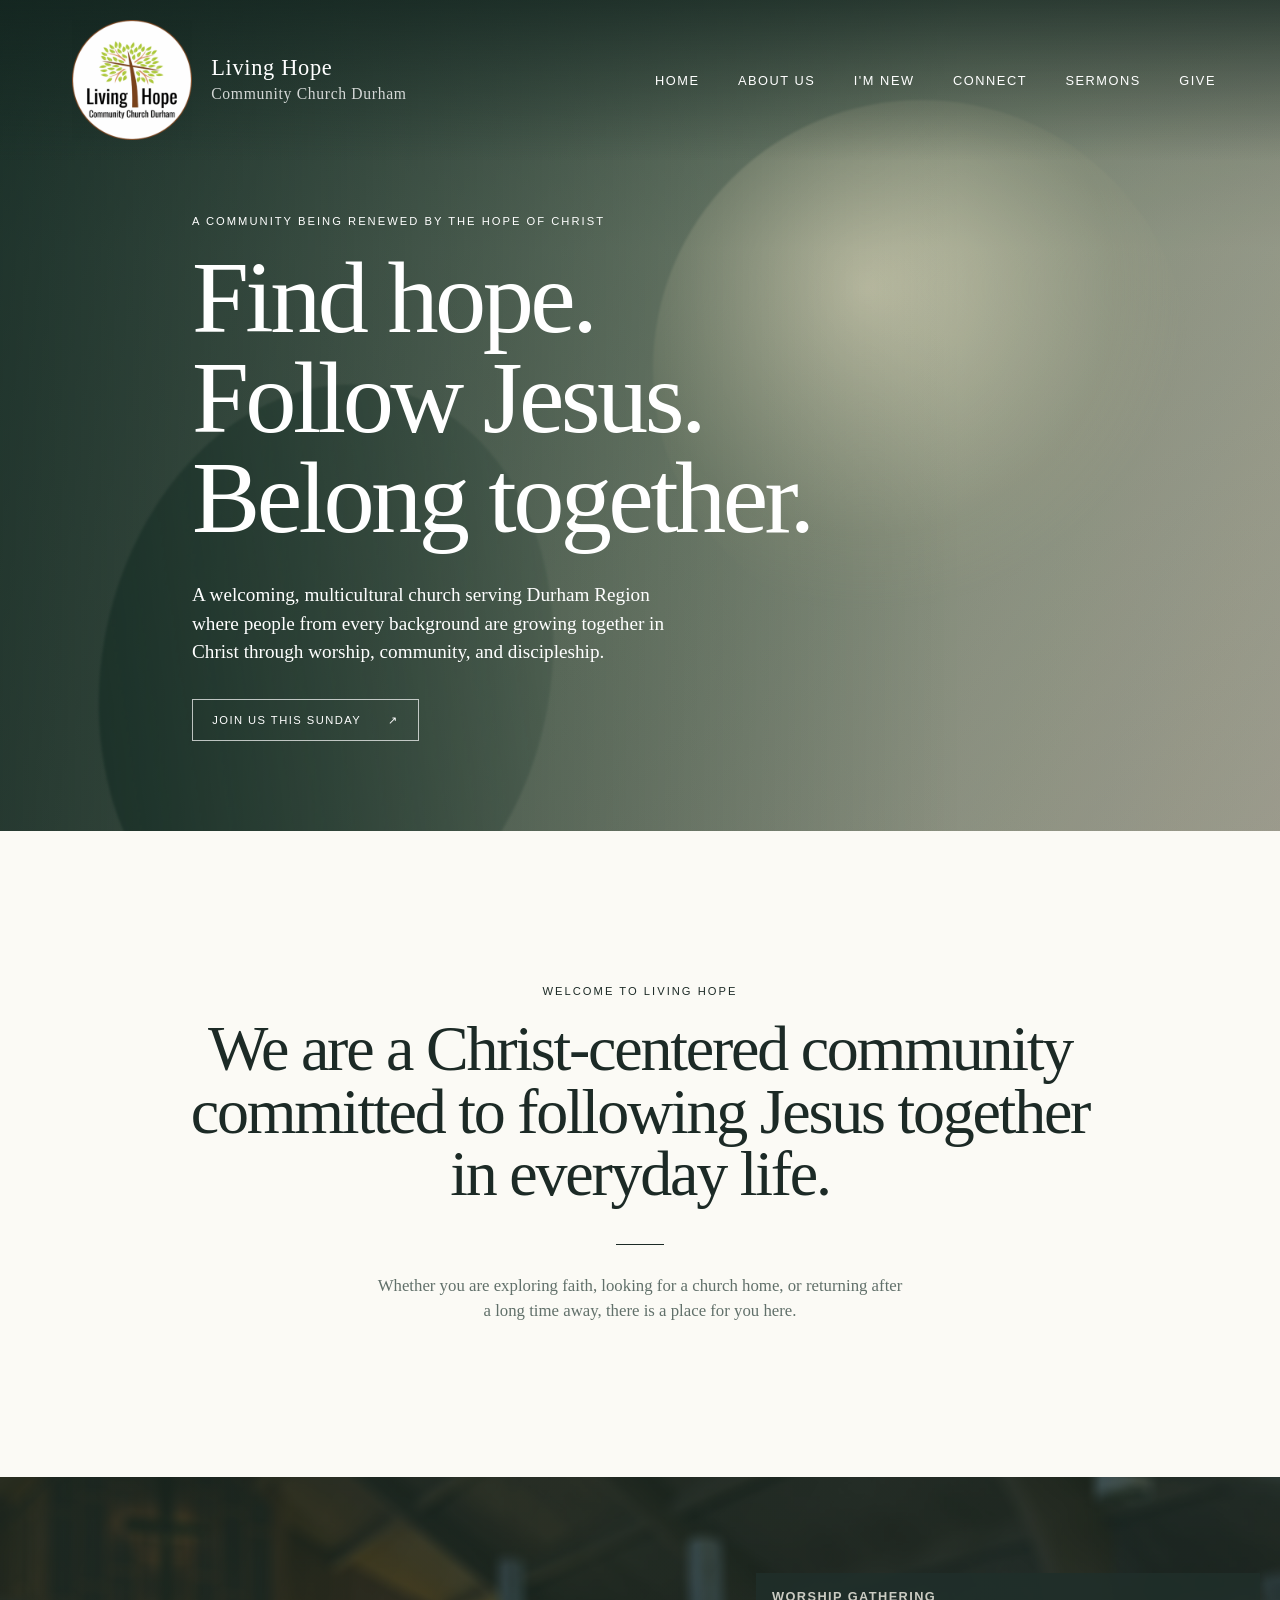
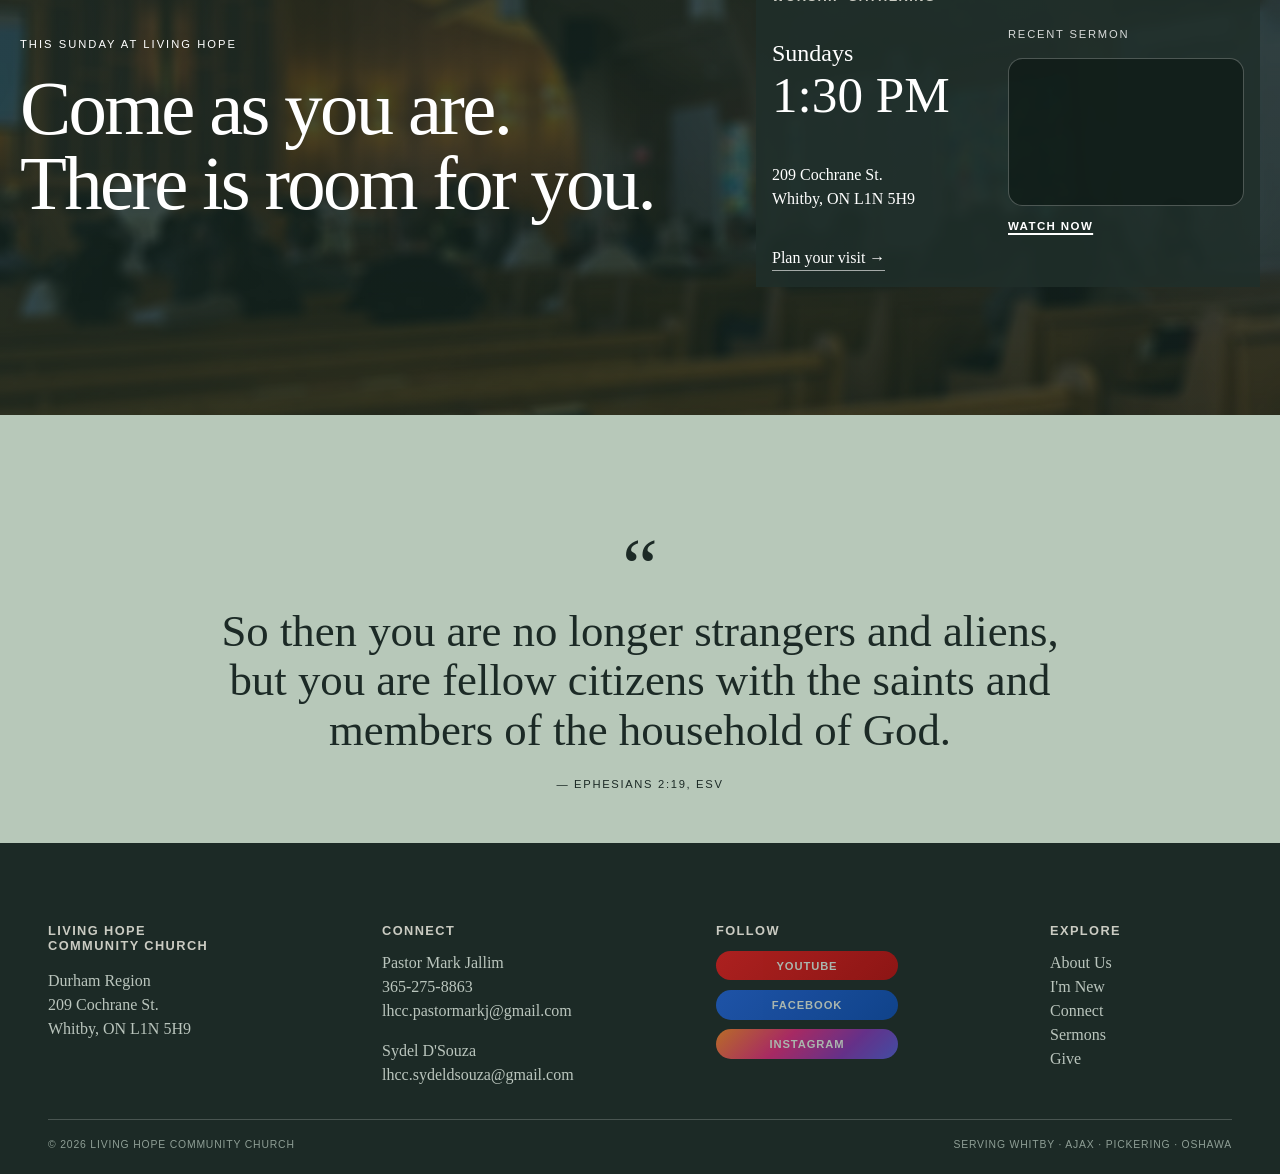
==== index.html @ f6876570 "Fix: change video loading to auto rather than lazy" ====
<!DOCTYPE html>
<html lang="en">
<head>
	<meta charset="UTF-8">
	<meta name="viewport" content="width=device-width, initial-scale=1.0">
	<meta name="description" content="Living Hope Community Church in Durham Region.">
	<meta name="theme-color" content="#1f2f26">
	<meta property="og:image" content="images/LHCC.png">
	<title>Living Hope Community Church</title>
	<link rel="icon" type="image/png" href="images/LHCC.png">
	<link rel="shortcut icon" href="images/LHCC.png" type="image/png">
	<link rel="apple-touch-icon" href="images/LHCC.png">
	<link rel="stylesheet" href="style.css">
</head>
<body>
	<header class="site-header">
		<a class="brand" href="index.html" aria-label="Living Hope Community Church home">
            <img src="images/LHCC.png" alt="" class="brand-logo" aria-hidden="true">
			<span>Living Hope<br><small>Community Church Durham</small></span>
		</a>
		<button class="menu-toggle" type="button" aria-expanded="true" aria-controls="site-nav">Menu</button>
		<nav id="site-nav" class="site-nav" aria-label="Main navigation">
			<a href="index.html">Home</a>
            <a href="About-Us.html">About Us</a>
			<a href="Visiting.html">I'm New</a>
			<a href="Connect.html">Connect</a>
			<!-- <a href="Program.html">Weekly Programs</a> -->
            <a href="Sermons.html">Sermons</a>
            <a href="Give.html">Give</a>
		</nav>
	</header>

	<main id="top">
		<section class="hero" aria-labelledby="hero-title">
			<div class="hero-image" role="img" aria-label="Warm light inside a welcoming church">
				<div class="hero-wash"></div>
			</div>
			<div class="hero-content">
				<p class="eyebrow">A community being renewed by the hope of Christ</p>
				<h1 id="hero-title">Find hope.<br>Follow Jesus.<br>Belong together.</h1>
				<p class="hero-copy">A welcoming, multicultural church serving Durham Region where people from every background are growing together in Christ through worship, community, and discipleship.</p>
				<a class="button button-light" href="#visit">Join us this Sunday <span aria-hidden="true">↗</span></a>
			</div>
		</section>

		<section id="about" class="intro section-shell">
			<p class="eyebrow">Welcome to Living Hope</p>
			<h2>We are a Christ-centered community committed to following Jesus together in everyday life.</h2>
			<div class="intro-rule" aria-hidden="true"></div>
			<p>Whether you are exploring faith, looking for a church home, or returning after a long time away, there is a place for you here.</p>
		</section>

		<section id="visit" class="visit section-shell">
			<div>
				<p class="eyebrow">This Sunday at Living Hope</p>
				<h2>Come as you are.<br>There is room for you.</h2>
			</div>
			<div class="service-card">
				<div class="service-details">
					<p class="service-label">Worship gathering</p>
					<p class="service-time">Sundays<br><strong>1:30 PM</strong></p>
					<p>209 Cochrane St.<br>Whitby, ON L1N 5H9</p>
					<a class="text-link" href="Visiting.html">Plan your visit <span aria-hidden="true">→</span></a>
				</div>
				<div class="latest-video">
					<div class="latest-video-copy">
						<p class="service-label">Recent sermon</p>
					</div>
					<div class="video-thumb">

						<!---------------CHANGE BELOW LINK TO NEW SERMON-------------------->

						<iframe
							src="https://www.youtube.com/embed/bdsCkMVAmHU?si=OVzm5gNRxPhzB7Dq" 
							title="Latest sermon video"
							loading="auto"
							allow="accelerometer; autoplay; clipboard-write; encrypted-media; gyroscope; picture-in-picture; web-share"
							allowfullscreen
							rel="noopener noreferrer">
						</iframe>
					</div>
					<a class="watch-link" href="https://www.youtube.com/@LHCC./featured" target="_blank" rel="noopener noreferrer">Watch now</a>
				</div>
			</div>
		</section>

		<section class="scripture">
			<div class="section-shell scripture-inner">
				<p class="quote-mark" aria-hidden="true">“</p>
				<blockquote>So then you are no longer strangers and aliens, but you are fellow citizens with the saints and members of the household of God.</blockquote>
				<cite>— Ephesians 2:19, ESV</cite>
			</div>
		</section>
	</main>

	<footer id="connect" class="site-footer">
		<div class="section-shell footer-grid">
			<div>
				<p class="footer-title">Living Hope<br>Community Church</p>
				<p>Durham Region<br>209 Cochrane St.<br>Whitby, ON L1N 5H9</p>
			</div>
			<div>
				<p class="footer-title">Connect</p>
				<div class="connect-list">
					<p>Pastor Mark Jallim<br><a href="tel:+13652758863">365-275-8863</a><br>lhcc.pastormarkj@gmail.com</p>
					<p>Sydel D'Souza<br>lhcc.sydeldsouza@gmail.com</p>
				</div>
			</div>
			<div>
				<p class="footer-title">Follow</p>
				<div class="social-links">
					<a class="social-btn social-youtube" href="https://www.youtube.com/@LHCC./featured" target="_blank" rel="noopener noreferrer">YouTube</a>
					<a class="social-btn social-facebook" href="https://www.facebook.com/LHCCdurham" target="_blank" rel="noopener noreferrer">Facebook</a>
					<a class="social-btn social-instagram" href="https://www.instagram.com/lhccdurham/" target="_blank" rel="noopener noreferrer">Instagram</a>
				</div>
			</div>
			<div>
				<p class="footer-title">Explore</p>
				<a href="About-Us.html">About Us</a><br>
				<a href="Visiting.html">I'm New</a><br>
				<a href="Connect.html">Connect</a><br>
				<a href="Sermons.html">Sermons</a><br>
				<a href="Give.html">Give</a><br>
			</div>
		</div>
		<div class="section-shell footer-bottom"><span>© 2026 Living Hope Community Church</span><span>Serving Whitby · Ajax · Pickering · Oshawa</span></div>
	</footer>
	<script src="code.js"></script>
</body>
</html>
---- style.css ----
:root {
	--ink: #1c2a26;
	--muted: #61706a;
	--paper: #f3f1e9;
	--cream: #fbfaf5;
	--forest: #29443a;
	--sage: #b7c8b9;
	--line: rgba(28, 42, 38, 0.2);
}

* { box-sizing: border-box; }

html {
	scroll-behavior: smooth;
	overflow-x: hidden;
}

body {
	margin: 0;
	width: 100%;
	max-width: 100%;
	color: var(--ink);
	background: var(--cream);
	font-family: Georgia, "Times New Roman", serif;
	line-height: 1.5;
	overflow-x: hidden;
}

a { color: inherit; }

.site-header {
	position: absolute;
	z-index: 2;
	top: 0;
	width: 100%;
	display: flex;
	align-items: center;
	justify-content: space-between;
	padding: 1.25rem clamp(1.25rem, 5vw, 5rem);
	color: #fff;
	background: linear-gradient(180deg, rgba(18,35,30,0.7) 0%, rgba(18,35,30,0.38) 42%, rgba(18,35,30,0) 100%);
}

.brand { display: flex; align-items: center; gap: 0.7rem; text-decoration: none; font-size: 1.4rem; line-height: 1.05; letter-spacing: 0.03em; }
.brand small { font-size: 0.7em; opacity: 0.8; }
.brand-logo { display: block; width: 8.5rem; height: 7.5rem; object-fit: contain; }
.site-nav { display: flex; gap: clamp(1rem, 3vw, 2.75rem); font: 0.8rem Arial, sans-serif; text-transform: uppercase; letter-spacing: 0.12em; }
.site-nav a { text-decoration: none; }
.site-nav a:hover, .site-nav a:focus-visible { text-decoration: underline; text-underline-offset: 0.4rem; }
.menu-toggle { display: none; }

.hero { position: relative; min-height: min(820px, 100vh); color: #fff; display: flex; align-items: flex-end; padding: clamp(7rem, 15vh, 11rem) clamp(1.25rem, 9vw, 9rem) clamp(4rem, 10vh, 8rem); overflow: hidden; }
.hero-image { position: absolute; inset: 0; background: linear-gradient(120deg, #486458, #9da991 54%, #d6cdbb); }
.hero-image::before, .hero-image::after { content: ""; position: absolute; border-radius: 50%; filter: blur(1px); }
.hero-image::before { width: 42vw; height: 42vw; right: 7%; top: 12%; background: radial-gradient(circle at 40% 35%, rgba(255,248,215,.95), rgba(255,241,190,.1) 52%, transparent 68%); }
.hero-image::after { width: 35vw; height: 70%; left: 8%; bottom: -16%; background: linear-gradient(70deg, rgba(20,43,35,.75), rgba(53,79,64,.15)); transform: rotate(12deg); }
.hero-wash { position: absolute; inset: 0; background: linear-gradient(90deg, rgba(15,34,28,.72), rgba(15,34,28,.14) 75%), linear-gradient(180deg, rgba(15,34,28,.3) 0%, rgba(15,34,28,.12) 30%, rgba(15,34,28,.18) 100%); }
.hero-content { position: relative; z-index: 1; max-width: 48rem; margin-left: clamp(2rem, 6vw, 7rem); padding-top: 5rem; animation: rise-in .8s ease both; }
.eyebrow { margin: 0 0 1.3rem; font: 0.7rem Arial, sans-serif; text-transform: uppercase; letter-spacing: .18em; }
h1, h2 { font-weight: 400; line-height: .98; letter-spacing: -.035em; }
h2 { margin: 0 0 1.5rem; font-size: clamp(2.4rem, 5vw, 4.8rem); margin-block-start: 2rem; margin-block-end: 1.5rem; }
h1 { margin: 0; font-size: clamp(3.6rem, 8vw, 7.4rem); }
.hero-copy { max-width: 31rem; margin: 2rem 0; font-size: clamp(1rem, 1.5vw, 1.25rem); }
.button { display: inline-flex; gap: 1.7rem; align-items: center; padding: .85rem 1.2rem; text-decoration: none; font: .7rem Arial, sans-serif; letter-spacing: .13em; text-transform: uppercase; border: 1px solid; }
.button-light { border-color: rgba(255,255,255,.7); }
.button:hover, .button:focus-visible { background: #fff; color: var(--ink); }

.section-shell { width: min(100% - 2.5rem, 74rem); padding-top: 5rem; margin: auto; }
.inner-page { min-height: 100vh; padding: 8rem 0 6rem; background: linear-gradient(135deg, var(--cream), var(--paper)); }
.inner-page .eyebrow { color: var(--forest); }
.inner-page h1 { max-width: 52rem; margin: 0 0 1.5rem; color: var(--forest); font-size: clamp(3.5rem, 8vw, 7rem); }
.inner-page-copy { max-width: 38rem; margin: 0 0 2.5rem; color: var(--muted); font-size: 1.2rem; }
.inner-page-panel { max-width: 48rem; padding: 2rem; border-left: 3px solid var(--forest); background: rgba(255, 255, 255, .45); }
.inner-page-panel h2 { margin-top: 0; font-size: clamp(2rem, 4vw, 3.5rem); }
.inner-page-panel p:last-child { margin-bottom: 0; color: var(--muted); }

.visit-page-body { background: var(--paper); }
.visit-page-main { background: var(--paper); }
.visit-page-hero {
	padding: 11rem 0 5rem;
	background: linear-gradient(135deg, rgba(24, 38, 33, 0.92), rgba(120, 142, 127, 0.82));
	color: #fff;
}
.visit-page-hero-inner {
	max-width: 58rem;
}
.visit-page-hero h1 {
	margin: 0;
	font-size: clamp(3rem, 6vw, 6rem);
	line-height: 0.96;
	letter-spacing: -0.04em;
	color: #fff;
}
.visit-page-hero p:last-child {
	max-width: 38rem;
	margin-top: 1.5rem;
	font-size: 1.15rem;
	color: rgba(255,255,255,0.9);
}
.visit-page-intro {
	padding-top: 5rem;
}
.visit-page-intro-copy {
	max-width: 48rem;
}
.visit-page-intro h2 {
	margin: 0 0 1rem;
	font-size: clamp(2.2rem, 4vw, 4rem);
	line-height: 1.02;
	letter-spacing: -0.035em;
}
.visit-page-intro p {
	margin: 0;
	color: var(--muted);
	font-size: 1.08rem;
}
.visit-page-cards {
	display: grid;
	grid-template-columns: repeat(3, minmax(0, 1fr));
	gap: 1.5rem;
	padding-top: 3rem;
}
.visit-info-card {
	padding: 1.6rem;
	border: 1px solid var(--line);
	background: rgba(255,255,255,0.55);
	box-shadow: 0 12px 28px rgba(24,39,35,0.04);
}
.visit-info-card .eyebrow {
	color: var(--forest);
	margin-bottom: 0.9rem;
}
.visit-info-card h3 {
	margin: 0 0 0.8rem;
	font-size: 1.55rem;
	line-height: 1.1;
	color: var(--forest);
}
.visit-info-card p, .visit-info-card span {
	margin: 0;
	color: var(--muted);
}
.visit-address {
	display: flex;
	flex-direction: column;
	gap: 0.25rem;
	margin-top: 1.2rem;
	padding-top: 1rem;
	border-top: 1px solid rgba(41,68,58,0.12);
	font: 700 0.8rem Arial, sans-serif;
	letter-spacing: 0.04em;
	color: var(--forest);
}
.visit-links {
	display: flex;
	flex-wrap: wrap;
	gap: 0.75rem;
	margin-top: 1.5rem;
}
.button-light-passive {
	border-color: rgba(41,68,58,0.25);
	color: var(--forest);
	background: rgba(41,68,58,0.04);
}
.button-light-passive:hover, .button-light-passive:focus-visible {
	background: var(--forest);
	color: #fff;
}
.visit-page-callout {
	margin-top: 4rem;
	padding: 4rem 0;
	background: linear-gradient(135deg, rgba(35,55,48,0.96), rgba(90,110,101,0.72));
	color: #fff;
}
.visit-page-callout-inner {
	display: grid;
	grid-template-columns: 0.9fr 1.1fr;
	gap: 2rem;
	align-items: center;
}
.visit-page-callout h2 {
	margin: 0;
	font-size: clamp(2rem, 4vw, 4rem);
	line-height: 1.02;
	letter-spacing: -0.035em;
}
.visit-callout-details {
	display: flex;
	flex-direction: column;
	gap: 0.9rem;
}
.visit-callout-details p, .visit-callout-details a {
	margin: 0;
	color: rgba(255,255,255,0.9);
}
.visit-callout-details a {
	text-decoration: none;
	font-weight: 700;
}

@media (max-width: 900px) {
	.visit-page-cards,
	.visit-page-callout-inner {
		grid-template-columns: 1fr;
	}
}

@media (max-width: 700px) {
	.visit-page-hero {
		padding-top: 9rem;
	}
	.visit-page-cards {
		grid-template-columns: 1fr;
	}
}

.about-page-body { background: var(--paper); }
.about-page-main { background: var(--paper); }
.connect-detail-grid {
	display: grid;
	grid-template-columns: repeat(3, minmax(0, 1fr));
	gap: 1.5rem;
	margin-top: 2rem;
}
.connect-detail-grid .belief-card h3 {
	margin-bottom: 0.75rem;
}
.connect-detail-grid .belief-card a {
	color: var(--forest);
	text-decoration: none;
}
.connect-detail-grid .belief-card a:hover,
.connect-detail-grid .belief-card a:focus-visible {
	text-decoration: underline;
}
.connect-message-panel {
	padding: 5rem 0 6rem;
}
.connect-form-wrap {
	align-items: center;
}
.connect-form {
	display: flex;
	flex-direction: column;
	gap: 1rem;
	padding: 2rem;
	background: rgba(255,255,255,0.7);
	border: 1px solid var(--line);
	box-shadow: 0 12px 28px rgba(24,39,35,0.04);
}
.connect-form label {
	display: flex;
	flex-direction: column;
	gap: 0.45rem;
	font: 700 0.76rem Arial, sans-serif;
	letter-spacing: 0.08em;
	text-transform: uppercase;
	color: var(--forest);
}
.field-hint {
	display: block;
	margin-top: 0.2rem;
	font: 700 0.64rem Arial, sans-serif;
	letter-spacing: 0.04em;
	text-transform: none;
	color: rgba(41,68,58,0.7);
}
.form-row {
	display: grid;
	grid-template-columns: repeat(2, minmax(0, 1fr));
	gap: 1rem;
}
.connect-form input,
.connect-form textarea {
	padding: 0.9rem 1rem;
	border: 1px solid rgba(41,68,58,0.2);
	background: rgba(255,255,255,0.8);
	font: inherit;
	color: var(--ink);
}
.connect-form input:focus,
.connect-form textarea:focus {
	outline: 2px solid rgba(41,68,58,0.2);
	outline-offset: 2px;
}
.h-captcha {
	display: flex;
	justify-content: flex-start;
	margin-top: 0.75rem;
}
.form-actions {
	margin-top: 0.5rem;
}
.form-status {
	margin: 0.75rem 0 0;
	padding: 0.95rem 1.1rem;
	border-radius: 0.75rem;
	border: 1px solid transparent;
	font: 700 0.78rem Arial, sans-serif;
	letter-spacing: 0.04em;
	text-transform: none;
	box-shadow: 0 8px 16px rgba(24, 39, 35, 0.06);
}
.form-status.success {
	background: linear-gradient(135deg, rgba(42, 122, 66, 0.08), rgba(96, 166, 119, 0.12));
	border-color: rgba(42, 122, 66, 0.24);
	color: #2a7a42;
}
.form-status.error {
	background: linear-gradient(135deg, rgba(180, 35, 24, 0.08), rgba(208, 101, 85, 0.12));
	border-color: rgba(180, 35, 24, 0.22);
	color: #b42318;
}
.about-hero {
	padding: 11rem 0 5rem;
	background: linear-gradient(135deg, rgba(34,52,46,0.92), rgba(129,146,125,0.78));
	color: #fff;
}
.about-hero-inner {
	max-width: 58rem;
}
.about-hero h1 {
	margin: 0;
	max-width: 45rem;
	font-size: clamp(3.1rem, 6vw, 6rem);
	line-height: 0.96;
	letter-spacing: -0.04em;
	color: #fff;
}
.about-hero p:last-child {
	max-width: 38rem;
	margin-top: 1.5rem;
	font-size: 1.15rem;
	color: rgba(255,255,255,0.9);
}
.about-section {
	padding: 5rem 0 0;
}
.about-section > .eyebrow, .beliefs-band .eyebrow, .vision-band .eyebrow {
	color: var(--paper);
	opacity: 0.70;
}
.about-two-col {
	display: grid;
	grid-template-columns: 1.05fr 0.95fr;
	gap: 3rem;
	align-items: start;
}
.about-two-col h2,
.about-section h2,
.beliefs-band h2,
.vision-inner h2,
.join-cta-panel h2 {
	margin-top: 0;
	font-size: clamp(2.2rem, 4vw, 4rem);
	line-height: 1.02;
	letter-spacing: -0.035em;
}
.about-two-col p,
.about-section p,
.vision-inner p,
.join-cta-panel p {
	color: var(--muted);
	font-size: 1.08rem;
}
.about-two-col p:last-child { margin-bottom: 0; }
.beliefs-band {
	margin-top: 4rem;
	padding: 5rem 0 0;
	background: linear-gradient(180deg, rgba(183,200,185,0.2), rgba(255,255,255,0));
}
.belief-grid,
.practice-grid,
.team-grid {
	display: grid;
	grid-template-columns: repeat(3, minmax(0, 1fr));
	gap: 1.5rem;
}
.belief-grid {
	margin-top: 2rem;
}
.belief-card,
.practice-card,
.team-card {
	padding: 1.5rem;
	border: 1px solid var(--line);
	background: rgba(255,255,255,0.55);
	box-shadow: 0 12px 28px rgba(24,39,35,0.04);
}
.belief-card h3,
.practice-card h3,
.team-card h3 {
	margin: 0 0 0.8rem;
	font-size: 1.35rem;
	color: var(--forest);
}
.belief-card p,
.practice-card p,
.team-card p,
.team-card span {
	margin: 0;
	color: var(--muted);
}
.check-list {
	display: flex;
	flex-wrap: wrap;
	gap: 0.75rem;
	margin-top: 2rem;
}
.check-list span {
	display: inline-flex;
	padding: 0.7rem 1rem;
	border-radius: 999px;
	background: rgba(41,68,58,0.08);
	border: 1px solid rgba(41,68,58,0.15);
	font: 700 0.72rem Arial, sans-serif;
	letter-spacing: 0.08em;
	text-transform: uppercase;
	color: var(--forest);
}
.vision-band {
	position: relative;
	width: 100%;
	max-width: 100%;
	margin-top: 4rem;
	margin-left: 0;
	padding: 5rem 0;
	background:
		linear-gradient(rgba(44, 77, 56, 0.604), rgba(44, 77, 56, 0.604)),
		url('images/LHCC-group-photo.jpeg') center center / cover no-repeat;
		background-position-y: -15rem;
	background-color: #2e3d38;
	color: #fff;
}
.vision-inner {
	max-width: 46rem;
}
.vision-inner h2,
.vision-inner p { color: #fff; }
.practice-grid {
	margin-top: 2rem;
}
.practice-card {
	min-height: 12rem;
}
.team-grid {
	margin-top: 2rem;
}
.team-card {
	display: flex;
	flex-direction: column;
	gap: 1rem;
}
.team-card img {
	display: block;
	width: 100%;
	height: 16.5rem;
	object-fit: cover;
	border-radius: 1rem;
	border: 1px solid rgba(24,41,35,0.15);
	background: rgba(255,255,255,0.4);
}
.team-contact {
	display: flex;
	flex-direction: column;
	gap: 0.35rem;
	margin-top: auto;
	padding-top: 0.5rem;
	border-top: 1px solid rgba(41,68,58,0.12);
}
.team-contact-label {
	display: inline-block;
	margin-bottom: 0.1rem;
	color: var(--forest);
	font: 700 0.72rem Arial, sans-serif;
	letter-spacing: 0.04em;
	text-transform: uppercase;
}
.team-contact a {
	font: 700 0.78rem Arial, sans-serif;
	letter-spacing: 0.02em;
	color: var(--forest);
	text-decoration: none;
	word-break: break-word;
}
.team-contact a:hover, .team-contact a:focus-visible {
	text-decoration: underline;
}
.photo-placeholder {
	display: grid;
	place-items: center;
	min-height: 14rem;
	border-radius: 1rem;
	background: linear-gradient(135deg, rgba(24,41,35,0.1), rgba(184,201,190,0.85));
	border: 1px solid rgba(24,41,35,0.15);
	font: 700 0.72rem Arial, sans-serif;
	letter-spacing: 0.12em;
	text-transform: uppercase;
	color: var(--forest);
}
.photo-placeholder.alt {
	background: linear-gradient(135deg, rgba(24,41,35,0.08), rgba(214,205,188,0.85));
}
.team-card h3 { margin-bottom: 0.3rem; }
.team-card p { font-weight: 700; }
.team-card span {
	display: block;
	margin-top: 0.65rem;
	font-size: 0.95rem;
}
.join-cta {
	padding: 5rem 0 6rem;
}
.join-cta-panel {
	padding: 2rem;
	background: rgba(255,255,255,0.65);
	border-left: 4px solid var(--forest);
}
.button-dark {
	margin-top: 1rem;
	border-color: var(--forest);
	color: var(--forest);
	position: center bottom;
}
.button-dark:hover, .button-dark:focus-visible {
	background: var(--forest);
	color: #fff;
}

.give-page-body { background: var(--paper); }
.give-page-main { background: var(--paper); }
.give-page-hero {
	padding: 11rem 0 5rem;
	background: linear-gradient(135deg, rgba(30,48,42,0.92), rgba(129,146,125,0.78));
	color: #fff;
}
.give-page-hero-inner {
	max-width: 58rem;
}
.give-page-hero h1 {
	margin: 0;
	max-width: 45rem;
	font-size: clamp(3.1rem, 6vw, 6rem);
	line-height: 0.96;
	letter-spacing: -0.04em;
	color: #fff;
}
.give-page-hero p:last-child {
	max-width: 38rem;
	margin-top: 1.5rem;
	font-size: 1.15rem;
	color: rgba(255,255,255,0.9);
}
.give-intro {
	padding: 5rem 0 0;
}
.give-methods {
	padding-top: 1.5rem;
	padding-bottom: 0rem;
}
.give-method-grid {
	display: grid;
	grid-template-columns: repeat(3, minmax(0, 1fr));
	gap: 1.5rem;
}
.give-method-card {
	display: flex;
	flex-direction: column;
	gap: 0.9rem;
	padding: 2rem;
	border: 1px solid rgba(255,255,255,0.18);
	background: linear-gradient(135deg, rgba(30,48,42,0.80), rgba(129,146,125,0.65));
	box-shadow: 0 12px 28px rgba(24,39,35,0.04);
	color: #ffffff;
}
.give-method-card .eyebrow {
	color: rgba(255,255,255,0.8);
}
.give-method-card h3 {
	margin: 0;
	font-size: 1.8rem;
	line-height: 1.05;
	color: #ffffffcf;
}
.give-method-card p {
	margin: 0;
	color: rgba(255, 255, 255, 0.832);
}
.give-card-meta {
	display: flex;
	flex-direction: column;
	gap: 0.35rem;
	margin-top: auto;
	padding-top: 1rem;
	border-top: 1px solid rgba(255,255,255,0.22);
}
.give-card-meta a{
	color: #ffffffdd;
	font: 800 1rem Arial, sans-serif;
	letter-spacing: 0.04em;
	text-decoration: none;
}
.give-card-meta span {
	color: #ffffffdd;
	font: 700 0.78rem Arial, sans-serif;
	letter-spacing: 0.04em;
	text-decoration: none;
}
.give-card-meta a:hover,
.give-card-meta a:focus-visible {
	text-decoration: underline;
}
.give-mission-band {
	width: 100vw;
	margin: 2rem 0;
	padding: 2rem 0;
	background: linear-gradient(135deg, rgba(30,48,42,0.92), rgba(129,146,125,0.78));
	border-top: 1px solid rgba(41,68,58,0.12);
	border-bottom: none;
	margin-left: calc(50% - 50vw);
	margin-right: calc(50% - 50vw);
}
.give-mission-inner {
	display: grid;
	grid-template-columns: 1.2fr 0.8fr;
	gap: 2rem;
	align-items: center;
	width: min(100% - 2.5rem, 74rem);
	margin: 0 auto;
	padding: 0;
	background: transparent;
}
.give-mission-copy {
	padding: 2rem;
	background: rgba(255,255,255,0.7);
	border: 1px solid var(--line);
	box-shadow: 0 12px 28px rgba(24,39,35,0.04);
}
.give-mission-copy h2 {
	margin: 0 0 1rem;
	font-size: clamp(2.2rem, 4vw, 4rem);
	line-height: 1.02;
	letter-spacing: -0.035em;
}
.give-mission-copy p {
	margin: 0 0 1rem;
	color: var(--muted);
}
.give-mission-copy p:last-of-type {
	margin-bottom: 0;
}
.give-mission-steps {
	display: flex;
	flex-wrap: wrap;
	gap: 0.5rem;
	margin: 1.5rem 0;
}
.give-mission-steps span {
	display: inline-flex;
	padding: 0.55rem 0.8rem;
	border-radius: 999px;
	background: rgba(41,68,58,0.08);
	border: 1px solid rgba(41,68,58,0.14);
	font: 700 0.68rem Arial, sans-serif;
	letter-spacing: 0.06em;
	text-transform: uppercase;
	color: var(--forest);
}
.give-mission-visual {
	display: flex;
	align-items: center;
	justify-content: center;
	min-height: 22rem;
}
.mission-video {
	position: relative;
	width: 100%;
	aspect-ratio: 16 / 9;
	overflow: hidden;
	border: 1px solid rgba(41,68,58,0.12);
	background: rgba(20,35,30,0.08);
	box-shadow: 0 12px 28px rgba(24,39,35,0.04);
}
.mission-video iframe {
	display: block;
	width: 100%;
	height: 100%;
	border: 0;
}

.give-method-card,
.give-mission-copy,
.sermon-feature-copy,
.sermon-feature-panel,
.sermon-series-card {
	min-width: 0;
}

@media (max-width: 980px) {
	.give-method-grid,
	.give-mission-inner,
	.sermon-feature-inner,
	.sermon-series-grid {
		grid-template-columns: 1fr;
	}
}

@media (max-width: 700px) {
	.give-method-grid {
		grid-template-columns: 1fr;
	}
	.give-mission-copy {
		padding: 1.25rem;
	}
}

.sermon-page-body { background: var(--paper); }
.sermon-page-main { background: var(--paper); }
.sermon-page-hero {
	padding: 11rem 0 5rem;
	background: linear-gradient(135deg, rgba(34,52,46,0.92), rgba(129,146,125,0.78));
	color: #fff;
}
.sermon-page-hero-inner {
	max-width: 58rem;
}
.sermon-page-hero h1 {
	margin: 0;
	max-width: 45rem;
	font-size: clamp(3.1rem, 6vw, 6rem);
	line-height: 0.96;
	letter-spacing: -0.04em;
	color: #fff;
}
.sermon-page-hero p:last-child {
	max-width: 38rem;
	margin-top: 1.5rem;
	font-size: 1.15rem;
	color: rgba(255,255,255,0.9);
}
.sermon-feature {
	padding-top: 4rem;
}
.sermon-feature-inner {
	display: grid;
	grid-template-columns: 1.2fr 0.8fr;
	gap: 1.5rem;
	align-items: stretch;
}
.sermon-feature-copy,
.sermon-feature-panel,
.sermon-series-card,
.sermon-links-panel {
	padding: 2rem;
	border: 1px solid var(--line);
	background: rgba(255,255,255,0.7);
	box-shadow: 0 12px 28px rgba(24,39,35,0.04);
}
.sermon-feature-copy h2,
.sermon-section-head h2,
.sermon-links-panel h2 {
	margin: 0 0 1rem;
	font-size: clamp(2.3rem, 4vw, 4rem);
	line-height: 1.02;
	letter-spacing: -0.035em;
}
.sermon-meta {
	margin: 0 0 1rem;
	color: var(--forest);
	font: 700 0.82rem Arial, sans-serif;
	letter-spacing: 0.08em;
	text-transform: uppercase;
}
.sermon-feature-copy p:last-of-type,
.sermon-feature-panel p,
.sermon-series-card li,
.sermon-links-panel p {
	color: var(--muted);
}

.sermon-current-pastor{
	font: 700 0.90rem Arial, sans-serif;
	letter-spacing: 0.08em;
}
.sermon-links {
	display: flex;
	flex-wrap: wrap;
	gap: 0.75rem;
	margin-top: 1.5rem;
}
.sermon-links .button {
	margin-top: 0;
}
.sermon-feature-panel {
	display: flex;
	flex-direction: column;
	justify-content: center;
	background: linear-gradient(135deg, rgba(41,68,58,0.06), rgba(183,200,185,0.16));
}
.sermon-panel-label {
	margin: 0 0 0.75rem;
	color: var(--forest);
	font: 700 0.72rem Arial, sans-serif;
	letter-spacing: 0.12em;
	text-transform: uppercase;
}
.sermon-feature-panel h3 {
	margin: 0 0 0.8rem;
	font-size: 1.8rem;
	line-height: 1.08;
	color: var(--forest);
}
.sermon-panel-list {
	display: flex;
	flex-wrap: wrap;
	gap: 0.5rem;
	margin-top: 1.2rem;
}
.sermon-panel-list span {
	display: inline-flex;
	padding: 0.5rem 0.75rem;
	border-radius: 999px;
	background: rgba(41,68,58,0.08);
	border: 1px solid rgba(41,68,58,0.12);
	font: 700 0.7rem Arial, sans-serif;
	letter-spacing: 0.06em;
	text-transform: uppercase;
	color: var(--forest);
}
.sermon-series-wrap {
	padding-top: 5rem;
	padding-bottom: 3rem;
}
.sermon-section-head {
	margin-bottom: 1.5rem;
}
.sermon-series-grid {
	display: grid;
	grid-template-columns: repeat(3, minmax(0, 1fr));
	gap: 1.5rem;
	align-items: stretch;
}
.sermon-series-card {
	display: flex;
	flex-direction: column;
	height: 100%;
	padding: 1.5rem;
	border: 1px solid var(--line);
	background: rgba(255,255,255,0.7);
	box-shadow: 0 12px 28px rgba(24,39,35,0.04);
}
.sermon-series-card h3 {
	margin: 0 0 1rem;
	min-height: 3.2rem;
	font-size: 1.5rem;
	line-height: 1.1;
	color: var(--forest);
}
.sermon-video {
	position: relative;
	overflow: hidden;
	width: 100%;
	aspect-ratio: 16 / 9;
	margin-bottom: 0.9rem;
	border: 1px solid rgba(41,68,58,0.14);
	background: rgba(20, 35, 30, 0.08);
	flex-shrink: 0;
}
.sermon-video iframe,
.sermon-video img {
	display: block;
	width: 100%;
	height: 100%;
	object-fit: cover;
	border: 0;
}
.sermon-watch-link {
	display: inline-block;
	margin-bottom: 1rem;
	color: var(--forest);
	font: 700 0.72rem Arial, sans-serif;
	letter-spacing: 0.12em;
	text-transform: uppercase;
	text-decoration: none;
}
.sermon-watch-link:hover,
.sermon-watch-link:focus-visible {
	text-decoration: underline;
}
.sermon-series-card ul {
	margin: 0;
	padding-left: 1.15rem;
	list-style: disc;
	flex: 1;
}
.sermon-series-card li {
	margin-bottom: 0.5rem;
	line-height: 1.5;
}
.sermon-series-card li:last-child {
	margin-bottom: 0;
}

.guest-speaker-section {
	padding-top: 2rem;
	padding-bottom: 4rem;
}
.guest-speaker-controls {
	display: block;
	margin-bottom: 1.5rem;
}
.guest-field {
	display: flex;
	flex-direction: column;
	gap: 0.5rem;
	font: 700 0.72rem Arial, sans-serif;
	letter-spacing: 0.09em;
	text-transform: uppercase;
	color: var(--forest);
}
.guest-field select {
	width: 100%;
	padding: 0.9rem 1rem;
	border: 1px solid rgba(41,68,58,0.2);
	background: rgba(255,255,255,0.8);
	font: 1rem Georgia, "Times New Roman", serif;
	color: var(--ink);
}
.guest-speaker-results {
	display: block;
}
.guest-speaker-empty {
	padding: 1.5rem;
	border: 1px solid var(--line);
	background: rgba(255,255,255,0.65);
	color: var(--muted);
}
.guest-speaker-name {
	margin: 0 0 1.25rem;
	font-size: clamp(2rem, 3vw, 3rem);
	line-height: 1.05;
	letter-spacing: -0.03em;
	color: var(--forest);
}
.guest-video-grid {
	display: grid;
	grid-template-columns: repeat(2, minmax(0, 1fr));
	gap: 1.5rem;
}
.guest-video-card {
	display: flex;
	flex-direction: column;
	padding: 1rem;
	border: 1px solid var(--line);
	background: rgba(255,255,255,0.7);
	box-shadow: 0 12px 28px rgba(24,39,35,0.04);
}
.guest-video-frame {
	position: relative;
	overflow: hidden;
	aspect-ratio: 16 / 9;
	margin-bottom: 0.9rem;
	border: 1px solid rgba(41,68,58,0.14);
	background: rgba(20, 35, 30, 0.08);
}
.guest-video-frame iframe {
	display: block;
	width: 100%;
	height: 100%;
	border: 0;
}
.guest-video-copy h3 {
	margin: 0 0 0.25rem;
	font-size: 1.2rem;
	line-height: 1.2;
	color: var(--forest);
}
.guest-video-copy p {
	margin: 0;
	color: var(--muted);
}

@media (max-width: 980px) {
	.give-method-grid,
	.give-mission-inner,
	.about-two-col,
	.belief-grid,
	.practice-grid,
	.team-grid,
	.connect-detail-grid,
	.form-row,
	.sermon-feature-inner,
	.sermon-series-grid {
		grid-template-columns: 1fr;
	}
}

@media (max-width: 700px) {
	.sermon-page-hero {
		padding-top: 9rem;
	}
	.sermon-feature-copy,
	.sermon-feature-panel,
	.sermon-series-card,
	.sermon-links-panel {
		padding: 1.25rem;
	}
	.about-hero {
		padding-top: 9rem;
	}
	.about-section,
	.beliefs-band,
	.join-cta {
		padding-top: 4rem;
	}
	.connect-form {
		padding: 1.25rem;
	}
	.vision-band {
		background-position: center center;
	}
}

.intro { padding: clamp(5rem, 12vw, 10rem) 0; text-align: center; }
.intro h2 { max-width: 57rem; margin: auto; font-size: clamp(2.3rem, 5vw, 4.7rem); }
.intro > p:last-child { max-width: 33rem; margin: 1.7rem auto 0; color: var(--muted); font-size: 1.05rem; }
.intro-rule { width: 3rem; height: 1px; margin: 2.4rem auto 0; background: var(--ink); }
.visit {
	position: relative;
	display: grid;
	grid-template-columns: 1.15fr .85fr;
	gap: 0rem;
	align-items: center;
	padding: 6rem 0 8rem;
	padding-left: 0;
	background:
		linear-gradient(120deg, rgba(22, 39, 33, 0.82), rgba(22, 39, 33, 0.7)),
		url('images/Blurred Church Inside.jpeg') center/cover no-repeat;
	color: #fff;
	width: 100%;
	max-width: 100%;
	margin-left: 0;
}
.visit > * {
	width: min(100% - 2.5rem, 74rem);
	margin: 0 auto;
}
.visit h2 { margin: 0; font-size: clamp(3rem, 6vw, 6rem); }
.service-card {
	position: relative;
	display: grid;
	grid-template-columns: minmax(0, 1.25fr) minmax(0, 1.25fr);
	gap: 0rem;
	padding: 1rem;
	background: rgba(32, 46, 42, 0.87);
	color: #fff;
	overflow: hidden;
}
.service-card > * { position: relative; z-index: 1; }
.service-details { display: flex; flex-direction: column; justify-content: center; }
.service-label, .footer-title { margin-top: 0; color: rgba(246, 244, 234, 0.8); font: 700 .8rem Arial, sans-serif; text-transform: uppercase; letter-spacing: .11em; }
.service-time { font-size: 1.5rem; line-height: 1.1; }
.service-time strong { font-size: 3.2rem; font-weight: 400; }
.text-link {
	display: inline-block;
	margin-top: 1.2rem;
	text-decoration: none;
	border-bottom: 1px solid rgba(255,255,255,.6);
	width: fit-content;
}
.latest-video {
	display: flex;
	flex-direction: column;
	gap: 0.9rem;
	justify-content: center;
}
.video-thumb {
	position: relative;
	width: 100%;
	aspect-ratio: 16 / 10;
	max-height: 22rem;
	border-radius: 0.9rem;
	border: 1px solid rgba(255,255,255,0.25);
	overflow: hidden;
	background: rgba(13, 25, 22, 0.72);
}
.video-thumb iframe {
	width: 100%;
	height: 100%;
	display: block;
	border: 0;
}
.play-badge {
	position: absolute;
	inset: 0;
	display: none;
	place-items: center;
	font-size: 2.1rem;
	color: #fff;
	background: rgba(17, 28, 24, 0.18);
}
.latest-video-copy {
	margin-bottom: 0.25rem;
}
.latest-video-copy p {
	margin: 0;
	font: .7rem Arial, sans-serif;
	letter-spacing: .16em;
	text-transform: uppercase;
	color: rgba(255,255,255,0.82);
}
.watch-link {
	color: #fff;
	text-decoration: underline;
	text-decoration-thickness: 2px;
	text-underline-offset: 0.2rem;
	font: 700 .72rem Arial, sans-serif;
	letter-spacing: .12em;
	text-transform: uppercase;
}
.watch-link:hover, .watch-link:focus-visible { opacity: 0.9; }
.scripture { padding: 3rem 0; background: var(--sage); }
.scripture-inner { max-width: 54rem; text-align: center; }
.quote-mark { margin: 0; font-size: 5rem; line-height: .6; }
blockquote { margin: 1rem 0; font-size: clamp(1.7rem, 3.5vw, 3.1rem); line-height: 1.1; }
cite { font: .7rem Arial, sans-serif; text-transform: uppercase; letter-spacing: .15em; font-style: normal; }
.site-footer { padding: 0rem 0 1.5rem; background: var(--ink); color: #f6f4ea; }
.footer-grid {
	display: grid;
	grid-template-columns: repeat(4, minmax(0, 1fr));
	gap: 9.5rem;
	padding-bottom: 2rem;
	align-items: start;
}
.footer-grid p:not(.footer-title), .footer-grid a { color: #bac5bd; }
.footer-grid a { text-decoration: none; }
.footer-grid a:hover, .footer-grid a:focus-visible { color: #fff; }
.connect-list {
	display: flex;
	gap: 1rem;
	flex-wrap: wrap;
}
.connect-list > p {
	margin: 0;
	min-width: 5rem;
}
.social-links { display: flex; flex-direction: column; gap: 0.6rem; font: .7rem Arial, sans-serif; text-transform: uppercase; letter-spacing: .08em; margin-top: 0.5rem; }
.social-btn {
	display: inline-flex;
	align-items: center;
	justify-content: center;
	padding: 0.55rem 0.8rem;
	border-radius: 999px;
	font-weight: 700;
	transition: transform 0.2s ease, filter 0.2s ease;
	opacity: 0.9;
}
.social-btn:hover, .social-btn:focus-visible {
	transform: translateY(-1px);
	filter: brightness(0.96);
	color: #fff;
}
.social-youtube { background: linear-gradient(135deg, rgba(223,29,29,0.82), rgba(181,15,15,0.82)); color: #fff; }
.social-facebook { background: linear-gradient(135deg, rgba(31,99,217,0.8), rgba(12,77,177,0.8)); color: #fff; }
.social-instagram { background: linear-gradient(135deg, rgba(245,133,41,0.8), rgba(221,42,123,0.8) 38%, rgba(129,52,175,0.8) 72%, rgba(81,91,212,0.8)); color: #fff; }
.footer-bottom { display: flex; justify-content: space-between; gap: 1rem; padding-top: 1.2rem; border-top: 1px solid rgba(255,255,255,.2); color: #8e9e95; font: .65rem Arial, sans-serif; text-transform: uppercase; letter-spacing: .08em; }

@keyframes rise-in { from { opacity: 0; transform: translateY(1.5rem); } to { opacity: 1; transform: translateY(0); } }

@media (max-width: 700px) {
	.site-header {
		align-items: flex-start;
		flex-wrap: wrap;
		gap: .75rem;
		
	}
	.brand {
		max-width: 12rem;
		font-size: 1.05rem;
	}
	.brand-logo {
		width: 5rem;
		height: 4.5rem;
	}
	.menu-toggle { display: block; margin-left: auto; padding: .5rem 0 .5rem .8rem; border: 0; background: none; color: #fff; font: .7rem Arial, sans-serif; text-transform: uppercase; letter-spacing: .12em; }
	.site-nav { display: none; position: absolute; top: 4.5rem; right: 1.25rem; flex-direction: column; gap: 1rem; padding: 1.2rem; background: var(--ink); }
	.site-nav.is-open { display: flex; }
	.hero { min-height: 720px; padding-top: 9rem; }
	.hero-content { margin-left: 0; max-width: 100%;}
	.visit, .footer-grid { grid-template-columns: 1fr; gap: 2.5rem; }
	.service-card { grid-template-columns: 1fr; padding: 1.75rem; }
	.footer-bottom { flex-direction: column; }
}
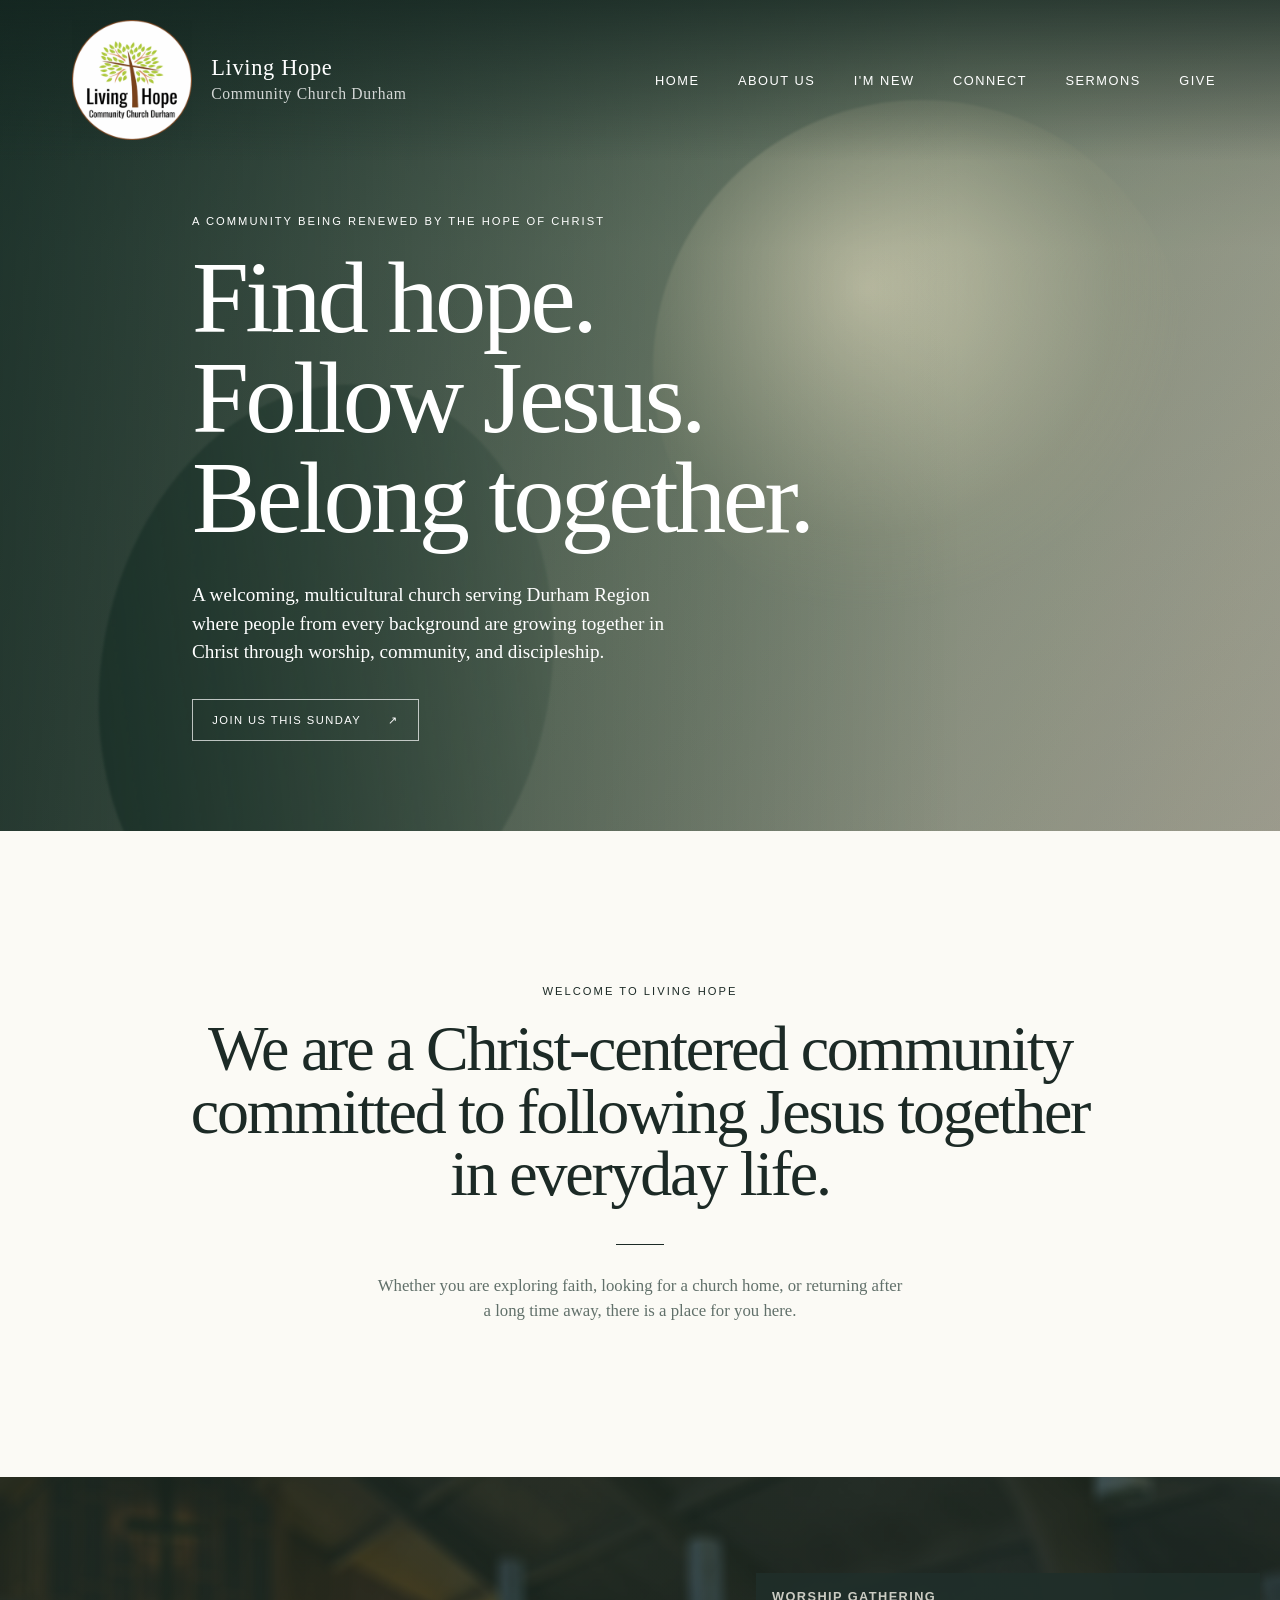
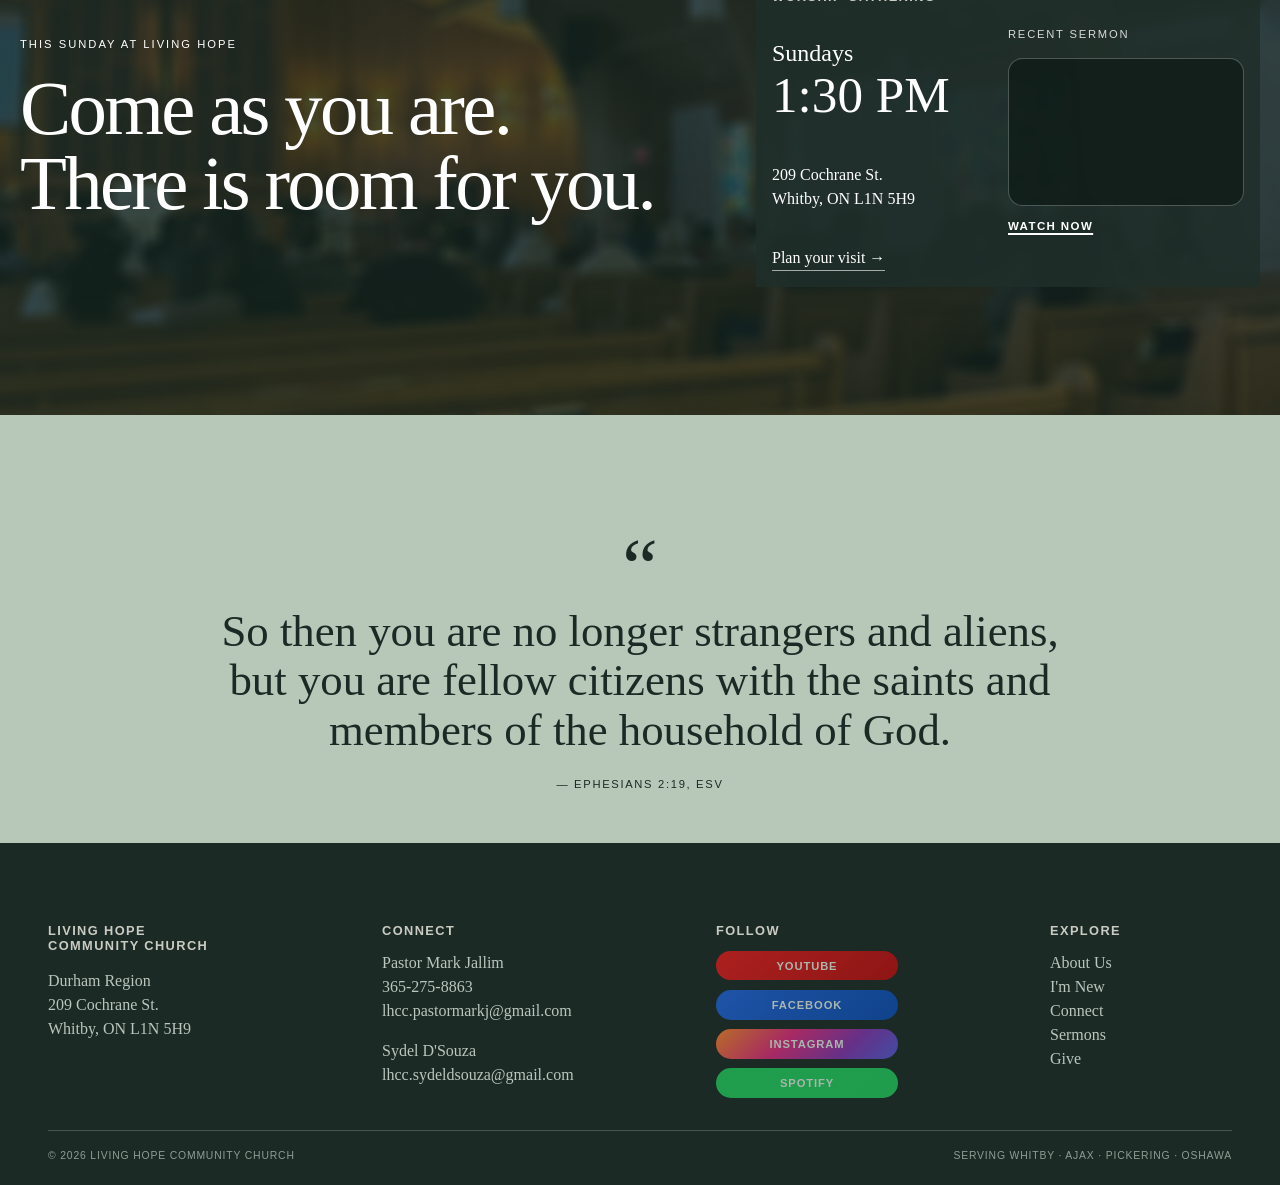
==== commit 2797dac2: "Feat: added spotify socials to the "follow" footer section of each page" ====
--- a/index.html
+++ b/index.html
@@ -112,6 +112,7 @@
 					<a class="social-btn social-youtube" href="https://www.youtube.com/@LHCC./featured" target="_blank" rel="noopener noreferrer">YouTube</a>
 					<a class="social-btn social-facebook" href="https://www.facebook.com/LHCCdurham" target="_blank" rel="noopener noreferrer">Facebook</a>
 					<a class="social-btn social-instagram" href="https://www.instagram.com/lhccdurham/" target="_blank" rel="noopener noreferrer">Instagram</a>
+					<a class="social-btn social-spotify" href="https://open.spotify.com/show/3tZeYsOISbTUh9yMexDvFs" target="_blank" rel="noopener noreferrer">Spotify</a>
 				</div>
 			</div>
 			<div>
--- a/style.css
+++ b/style.css
@@ -1163,6 +1163,7 @@
 .social-youtube { background: linear-gradient(135deg, rgba(223,29,29,0.82), rgba(181,15,15,0.82)); color: #fff; }
 .social-facebook { background: linear-gradient(135deg, rgba(31,99,217,0.8), rgba(12,77,177,0.8)); color: #fff; }
 .social-instagram { background: linear-gradient(135deg, rgba(245,133,41,0.8), rgba(221,42,123,0.8) 38%, rgba(129,52,175,0.8) 72%, rgba(81,91,212,0.8)); color: #fff; }
+.social-spotify { background: linear-gradient(135deg, rgba(33, 201, 92, 0.8), rgba(33, 200, 92, 0.8)); color: #fff; }
 .footer-bottom { display: flex; justify-content: space-between; gap: 1rem; padding-top: 1.2rem; border-top: 1px solid rgba(255,255,255,.2); color: #8e9e95; font: .65rem Arial, sans-serif; text-transform: uppercase; letter-spacing: .08em; }
 
 @keyframes rise-in { from { opacity: 0; transform: translateY(1.5rem); } to { opacity: 1; transform: translateY(0); } }
